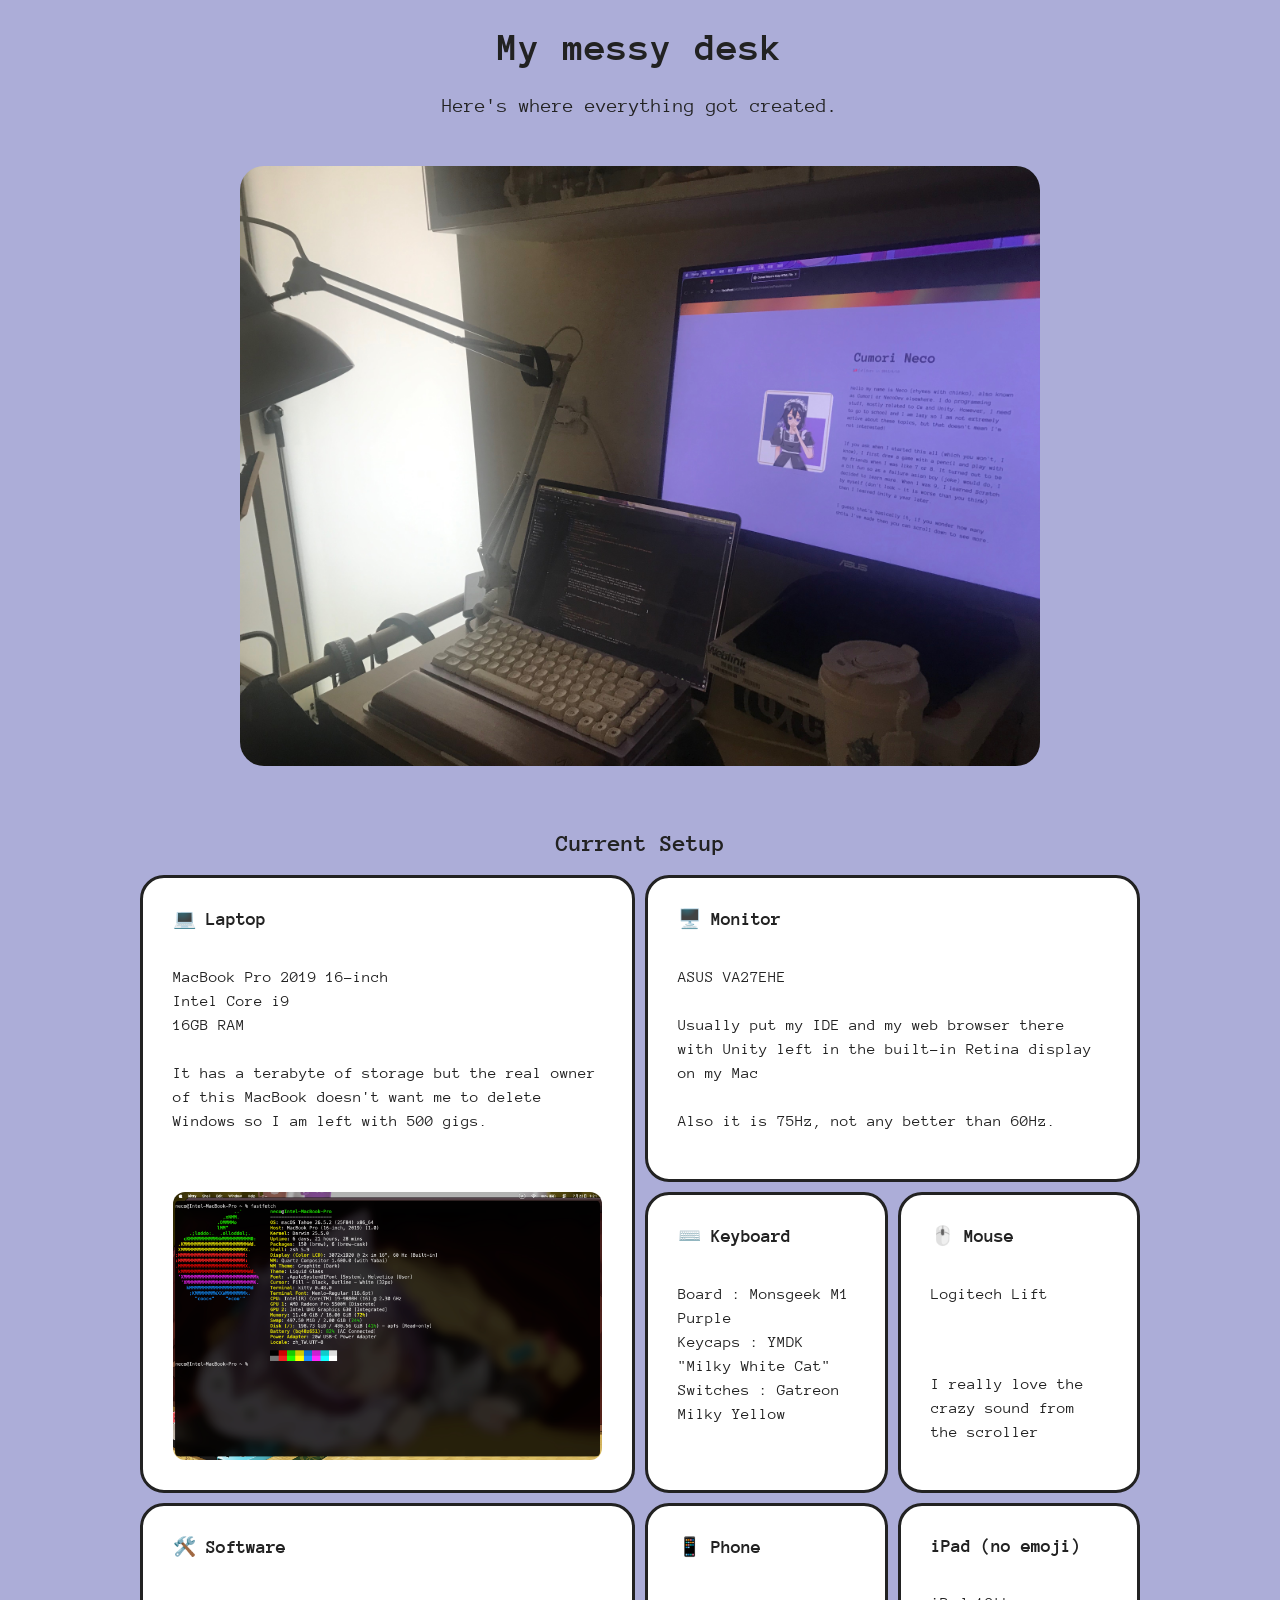
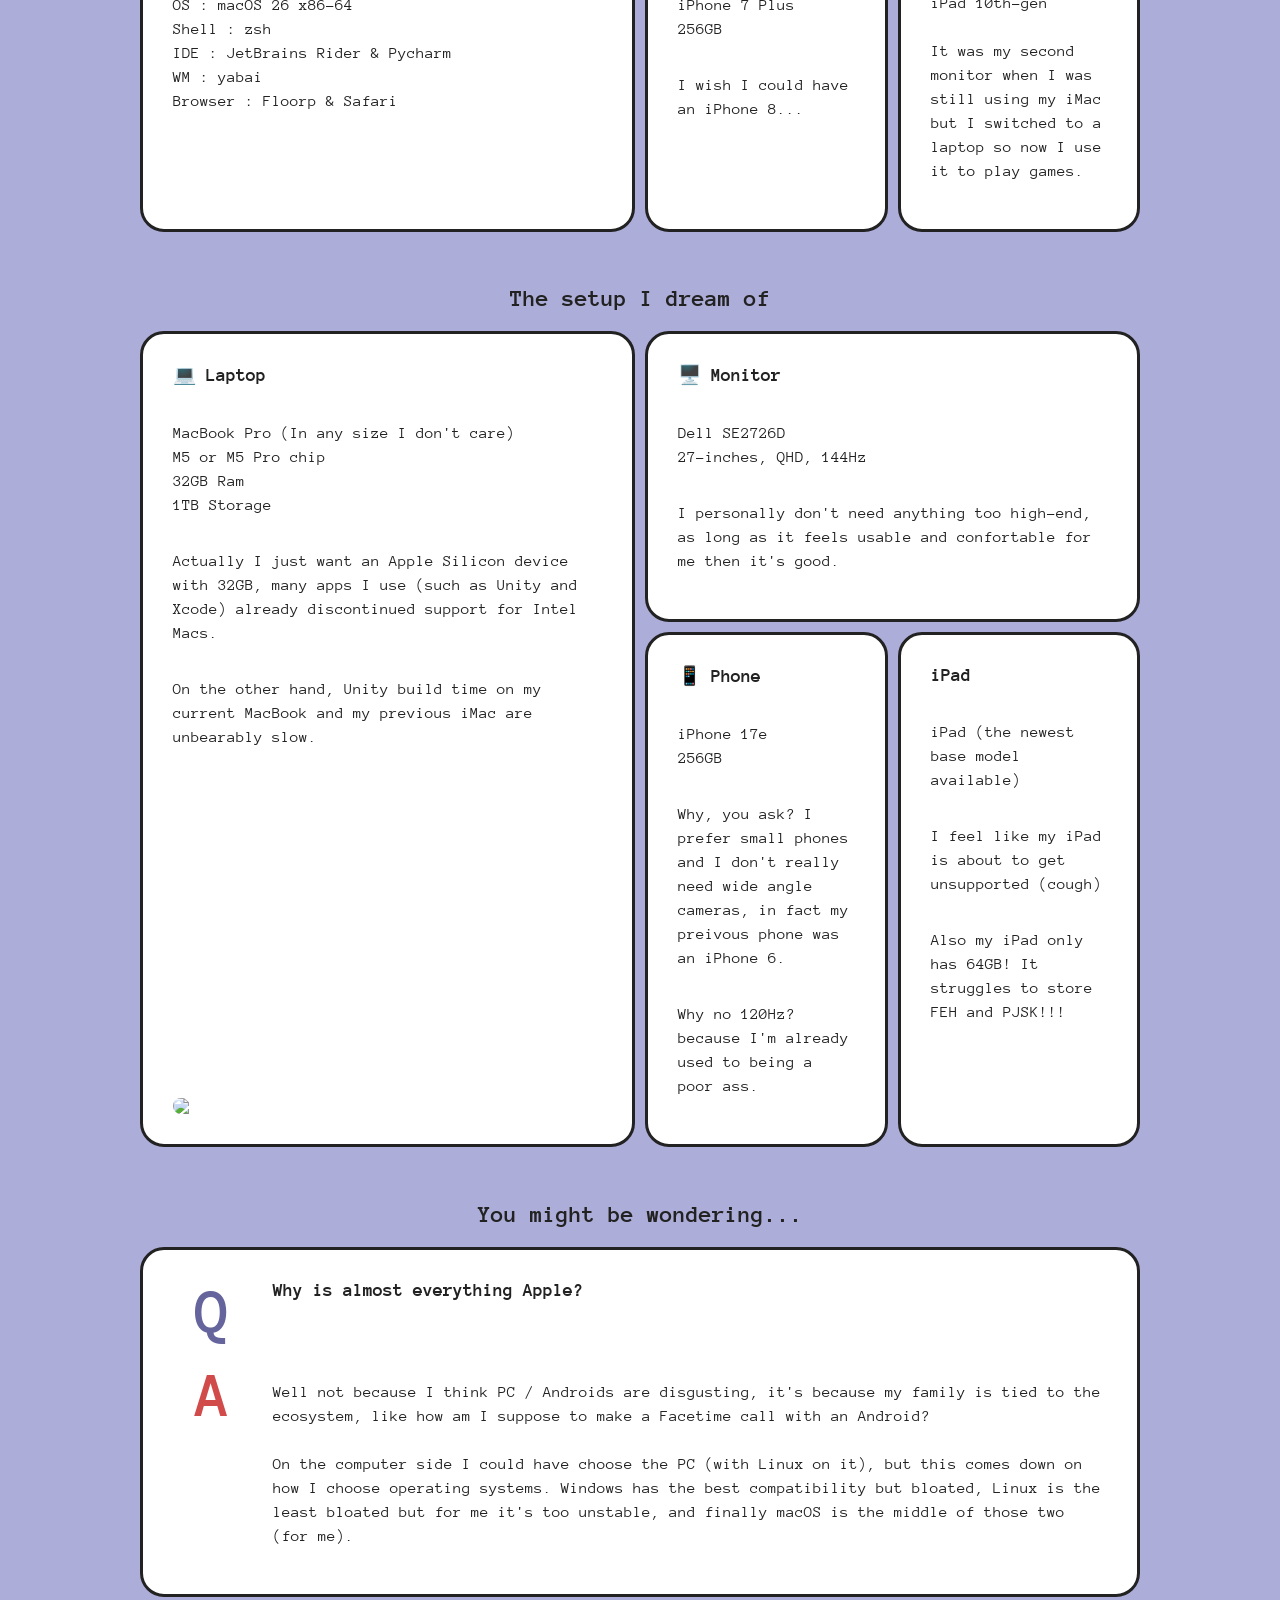
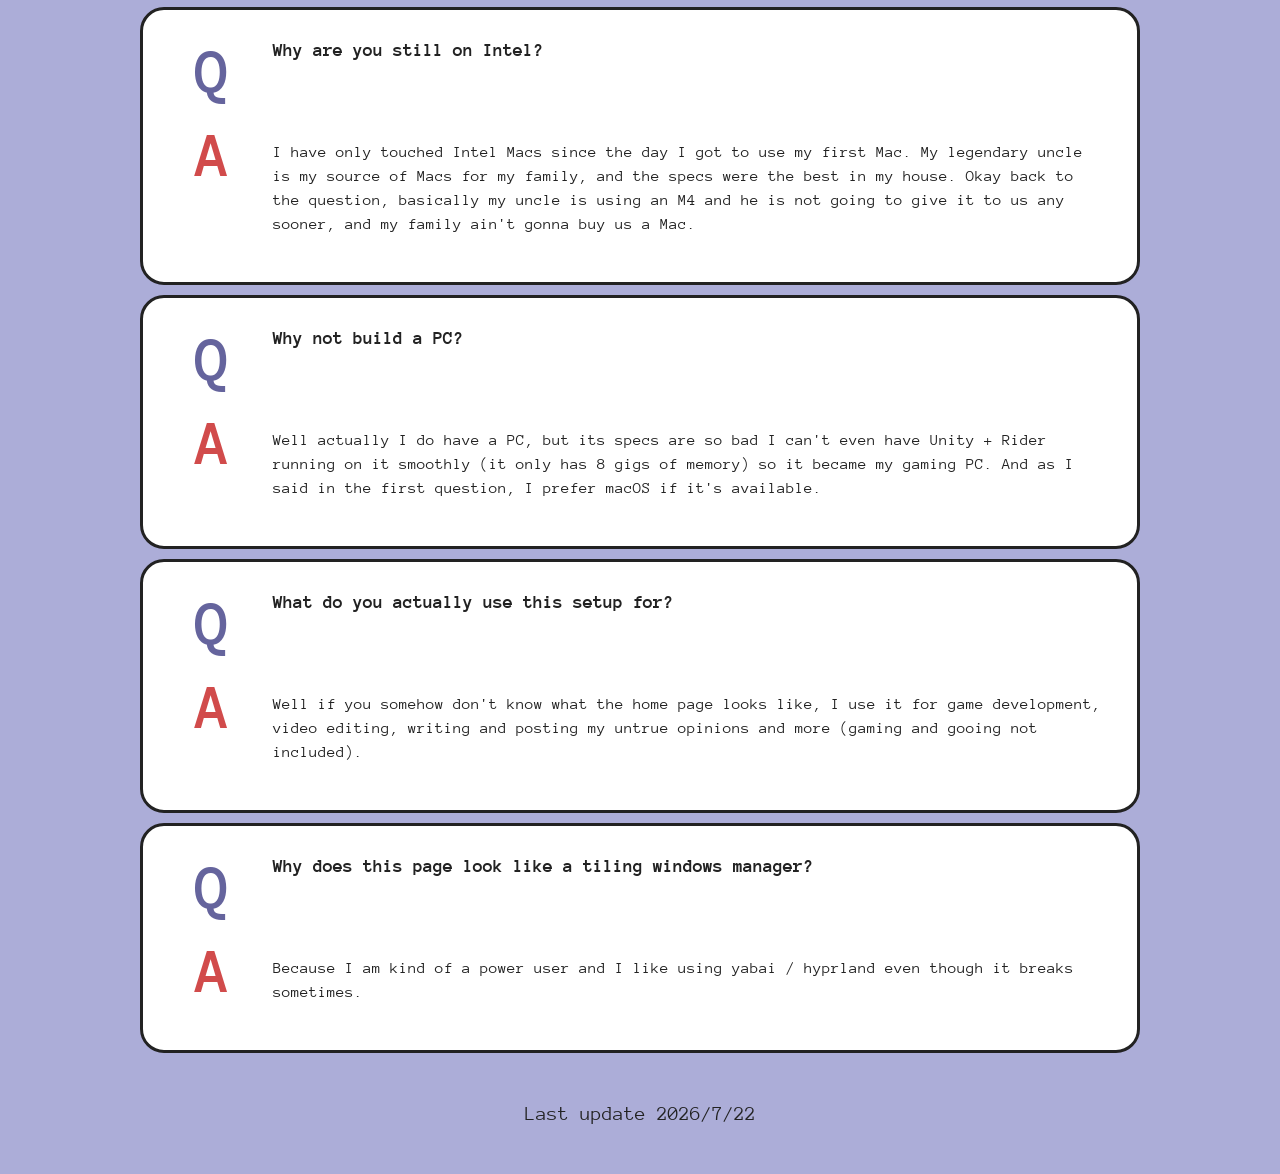
==== Desk/index.html @ a832b1ee "Desk page" ====
<!doctype html>
<html lang="en">
    <head>
        <meta charset="UTF-8" />
        <title>My messy desk</title>
        <link rel="stylesheet" href="style.css" />
        <link rel="preconnect" href="https://fonts.googleapis.com" />
        <link rel="preconnect" href="https://fonts.gstatic.com" crossorigin />
        <link
            href="https://fonts.googleapis.com/css2?family=Anonymous+Pro:ital,wght@0,400;0,700;1,400;1,700&display=swap"
            rel="stylesheet" />
        <link rel="icon" href="../Images/favicon.png" />
    </head>
    <body>
        <h1>My messy desk</h1>
        <p class="description">Here's where everything got created.</p>
        <section class="desk-pic">
            <img src="Desk.jpeg" alt="da desk" />
        </section>

        <section class="grids">
            <h2>Current Setup</h2>
            <div class="desk-grid">
                <article class="grid laptop">
                    <h3>💻 Laptop</h3>
                    <p>
                        MacBook Pro 2019 16-inch<br />
                        Intel Core i9<br />
                        16GB RAM<br /><br />
                        It has a terabyte of storage but the real owner of this MacBook doesn't want me to delete
                        Windows so I am left with 500 gigs.
                    </p>
                    <img src="fastfetch.png" />
                </article>
                <article class="grid monitor">
                    <h3>🖥️ Monitor</h3>
                    <p>
                        ASUS VA27EHE<br /><br />
                        Usually put my IDE and my web browser there with Unity left in the built-in Retina display on my
                        Mac<br /><br />Also it is 75Hz, not any better than 60Hz.
                    </p>
                </article>
                <article class="grid keyboard">
                    <h3>⌨️ Keyboard</h3>
                    <p>
                        Board : Monsgeek M1 Purple<br />Keycaps : YMDK "Milky White Cat"<br />Switches : Gatreon Milky
                        Yellow
                    </p>
                </article>
                <article class="grid mouse">
                    <h3>🖱️ Mouse</h3>
                    <p>Logitech Lift</p>
                    <br /><br />
                    <p>I really love the crazy sound from the scroller</p>
                </article>
                <article class="grid software">
                    <h3>🛠️ Software</h3>
                    <p>
                        OS : macOS 26 x86-64<br />
                        Shell : zsh<br />
                        IDE : JetBrains Rider & Pycharm<br />
                        WM : yabai<br />
                        Browser : Floorp & Safari<br />
                    </p>
                </article>
                <article class="grid phone">
                    <h3>📱 Phone</h3>
                    <p>iPhone 7 Plus<br />256GB</p>
                    <p>I wish I could have an iPhone 8...</p>
                </article>
                <article class="grid ipad">
                    <h3>iPad (no emoji)</h3>
                    <p>
                        iPad 10th-gen<br /><br />It was my second monitor when I was still using my iMac but I switched
                        to a laptop so now I use it to play games.
                    </p>
                </article>
            </div>
        </section>
        <section class="grids">
            <h2>The setup I dream of</h2>
            <div class="desk-grid">
                <article class="grid laptop">
                    <h3>💻 Laptop</h3>
                    <p>MacBook Pro (In any size I don't care)<br />M5 or M5 Pro chip<br />32GB Ram<br />1TB Storage</p>
                    <p>
                        Actually I just want an Apple Silicon device with 32GB, many apps I use (such as Unity and
                        Xcode) already discontinued support for Intel Macs.
                    </p>
                    <p>
                        On the other hand, Unity build time on my current MacBook and my previous iMac are unbearably
                        slow.
                    </p>
                    <img src="https://static2.klipy.com/ii/2711dd8a75a85be822d136ec94899b3f/9b/46/QBpgW77U.webp" />
                </article>
                <article class="grid monitor">
                    <h3>🖥️ Monitor</h3>
                    <p>Dell SE2726D<br />27-inches, QHD, 144Hz</p>
                    <p>
                        I personally don't need anything too high-end, as long as it feels usable and confortable for me
                        then it's good.
                    </p>
                </article>
                <article class="grid phone">
                    <h3>📱 Phone</h3>
                    <p>iPhone 17e<br />256GB</p>
                    <p>
                        Why, you ask? I prefer small phones and I don't really need wide angle cameras, in fact my
                        preivous phone was an iPhone 6.
                    </p>
                    <p>Why no 120Hz? because I'm already used to being a poor ass.</p>
                </article>
                <article class="grid ipad">
                    <h3>iPad</h3>
                    <p>iPad (the newest base model available)</p>
                    <p>I feel like my iPad is about to get unsupported (cough)</p>
                    <p>Also my iPad only has 64GB! It struggles to store FEH and PJSK!!!</p>
                </article>
            </div>
        </section>
        <section class="grids">
            <h2>You might be wondering...</h2>
            <div class="desk-grid">
                <article class="grid question">
                    <div class="qa-letter q">Q</div>
                    <h3>Why is almost everything Apple?</h3>

                    <div class="qa-letter a">A</div>
                    <p>
                        Well not because I think PC / Androids are disgusting, it's because my family is tied to the
                        ecosystem, like how am I suppose to make a Facetime call with an Android?<br /><br />
                        On the computer side I could have choose the PC (with Linux on it), but this comes down on how I
                        choose operating systems. Windows has the best compatibility but bloated, Linux is the least
                        bloated but for me it's too unstable, and finally macOS is the middle of those two (for me).
                    </p>
                </article>
                <article class="grid question">
                    <div class="qa-letter q">Q</div>
                    <h3>Why are you still on Intel?</h3>

                    <div class="qa-letter a">A</div>
                    <p>
                        I have only touched Intel Macs since the day I got to use my first Mac. My legendary uncle is my
                        source of Macs for my family, and the specs were the best in my house. Okay back to the
                        question, basically my uncle is using an M4 and he is not going to give it to us any sooner, and
                        my family ain't gonna buy us a Mac.
                    </p>
                </article>
                <article class="grid question">
                    <div class="qa-letter q">Q</div>
                    <h3>Why not build a PC?</h3>

                    <div class="qa-letter a">A</div>
                    <p>
                        Well actually I do have a PC, but its specs are so bad I can't even have Unity + Rider running
                        on it smoothly (it only has 8 gigs of memory) so it became my gaming PC. And as I said in the
                        first question, I prefer macOS if it's available.
                    </p>
                </article>
                <article class="grid question">
                    <div class="qa-letter q">Q</div>
                    <h3>What do you actually use this setup for?</h3>

                    <div class="qa-letter a">A</div>
                    <p>
                        Well if you somehow don't know what the home page looks like, I use it for game development,
                        video editing, writing and posting my untrue opinions and more (gaming and gooing not included).
                    </p>
                </article>
                <article class="grid question">
                    <div class="qa-letter q">Q</div>
                    <h3>Why does this page look like a tiling windows manager?</h3>

                    <div class="qa-letter a">A</div>
                    <p>
                        Because I am kind of a power user and I like using yabai / hyprland even though it breaks
                        sometimes.
                    </p>
                </article>
            </div>
        </section>
        <p class="description">Last update 2026/7/22</p>
    </body>
</html>
---- Desk/style.css ----
* {
    font-family: "Anonymous Pro", monospace;
    color: #222222;
}

body {
    background-color: #acadd8;
    margin: 0;
    padding: 0;
}

h1 {
    text-align: center;
    font-size: 40px;
}

h2 {
    text-align: center;
}

img {
    border-radius: 24px;
}

.description {
    text-align: center;
    font-size: 20px;
    margin-bottom: 50px;
}

.desk-pic {
    max-width: 800px;
    margin: 40px auto;
}

.desk-pic img {
    width: 100%;
    border-radius: 24px;
    display: block;
}

.grids {
    padding: 5px 60px;
    padding-bottom: 30px;
}

.desk-grid {
    display: grid;
    grid-template-columns: repeat(4, 1fr);
    gap: 10px;
    max-width: 1000px;
    margin: auto;
}

.grid {
    background: white;
    border-radius: 24px;
    padding: 30px;
    border-color: #666;
    border: solid;
    border-width: medium;
    display: flex;
    flex-direction: column;
    transition:
        transform 0.2s ease-in-out,
        box-shadow 0.2s,
        border-color 0.2s ease-in-out;
}

.grid:hover {
    transform: translateY(-4px);
    box-shadow: 0 10px 24px rbga(0, 0, 0, 0.2);
    border-color: #b190fc;
}

.grid h3 {
    margin-top: 0;
}

.grid p {
    line-height: 1.5;
}

.grid img {
    width: 100%;
    border-radius: 12px;
    margin-top: auto;
}

.laptop {
    grid-column: span 2;
    grid-row: span 2;
}

.monitor,
.software {
    grid-column: span 2;
}

.question {
    grid-column: span 4;
    grid-row: span 2;
    display: grid;
    grid-template-columns: 80px 1fr;
    row-gap: 20px;
    column-gap: 20px;
    align-items: start;
}

.qa-letter {
    font-size: 64px;
    font-weight: bold;
    line-height: 1;
    text-align: center;
}

.q {
    color: #65649d;
}

.a {
    color: #d14b4b;
}

.qa-content h3,
.qa-content p {
    margin: 0;
}
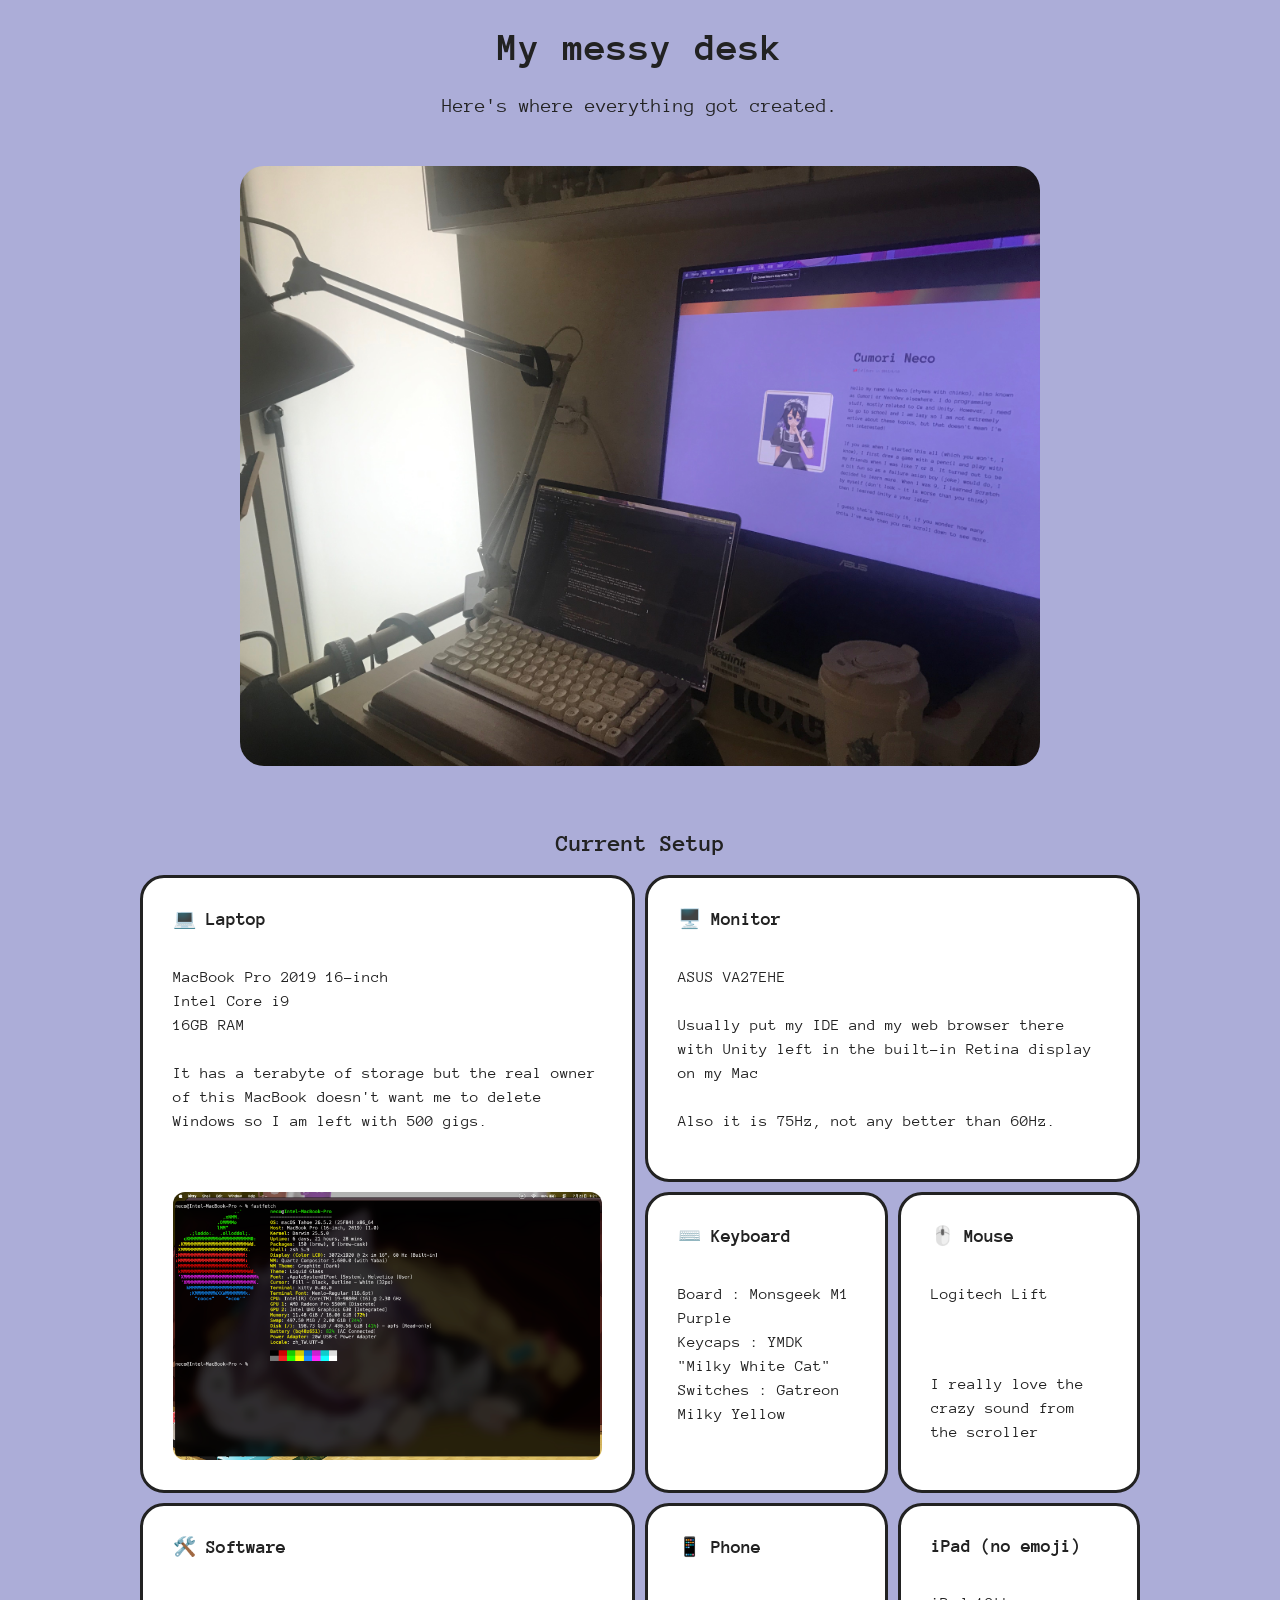
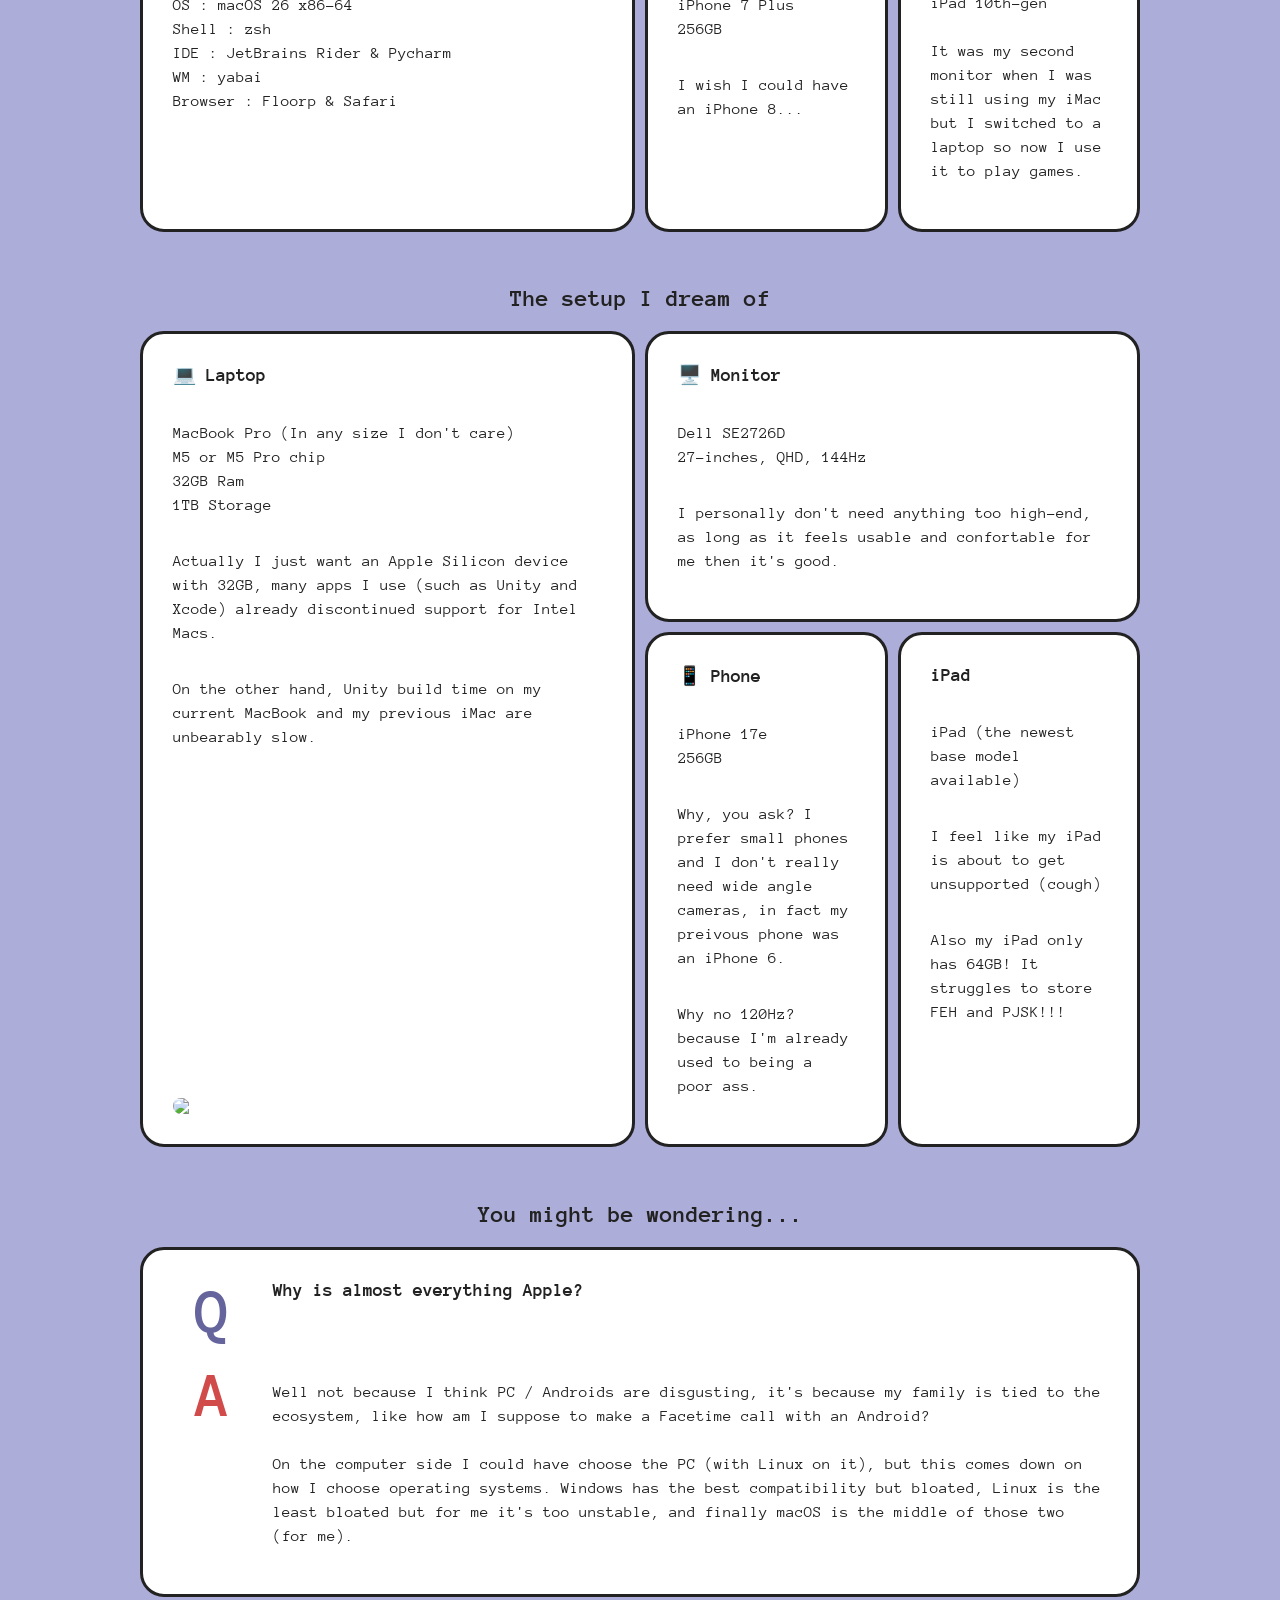
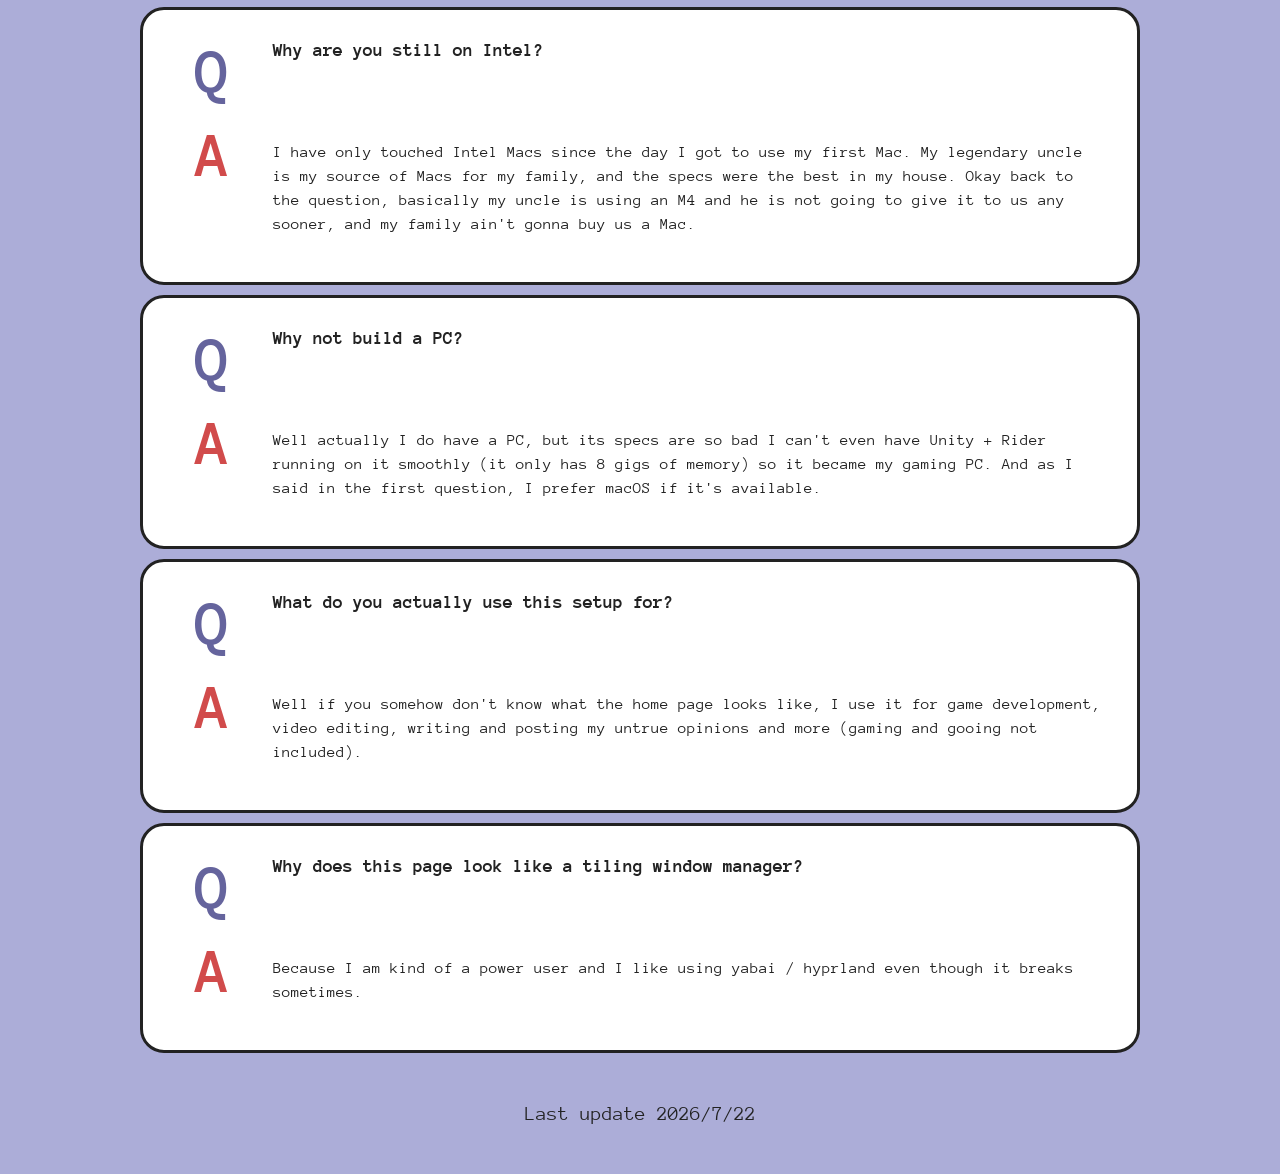
==== commit aac7d7f5: "shi" ====
--- a/Desk/index.html
+++ b/Desk/index.html
@@ -169,7 +169,7 @@
                 </article>
                 <article class="grid question">
                     <div class="qa-letter q">Q</div>
-                    <h3>Why does this page look like a tiling windows manager?</h3>
+                    <h3>Why does this page look like a tiling window manager?</h3>
 
                     <div class="qa-letter a">A</div>
                     <p>
